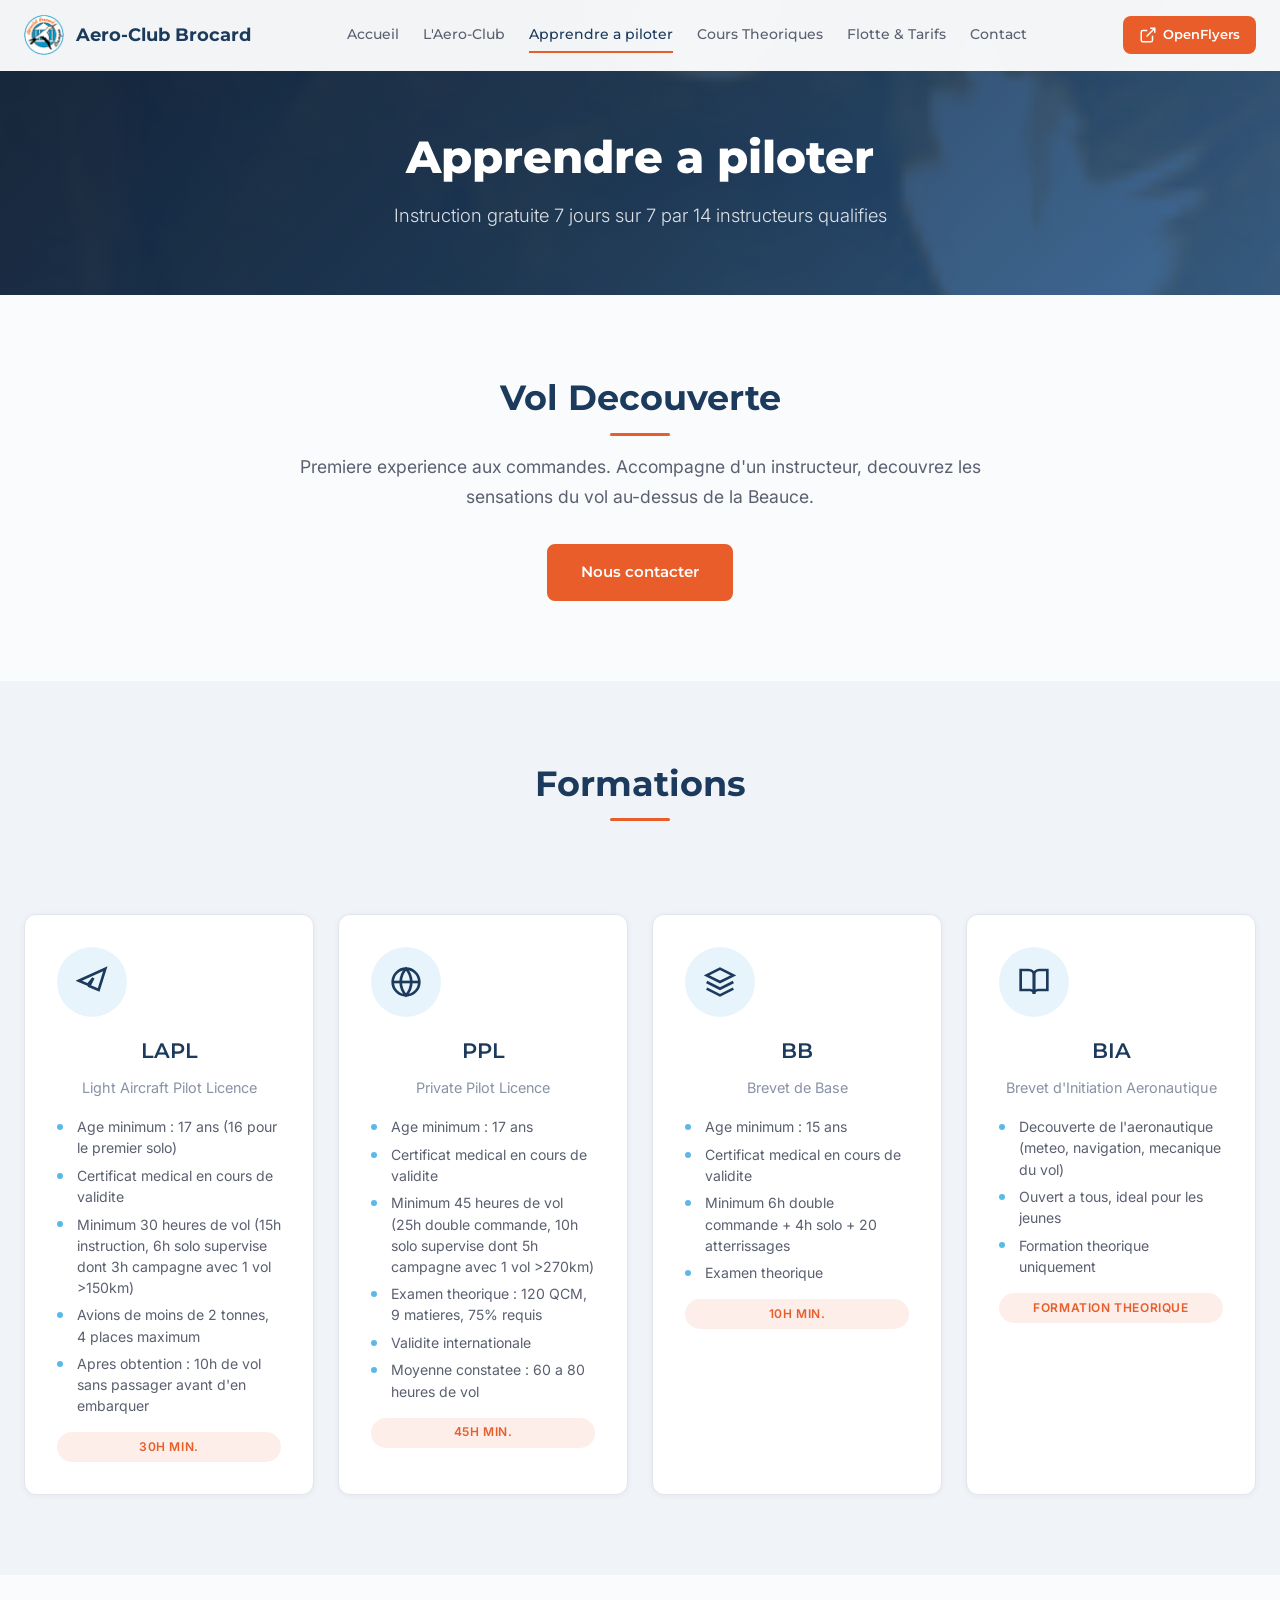
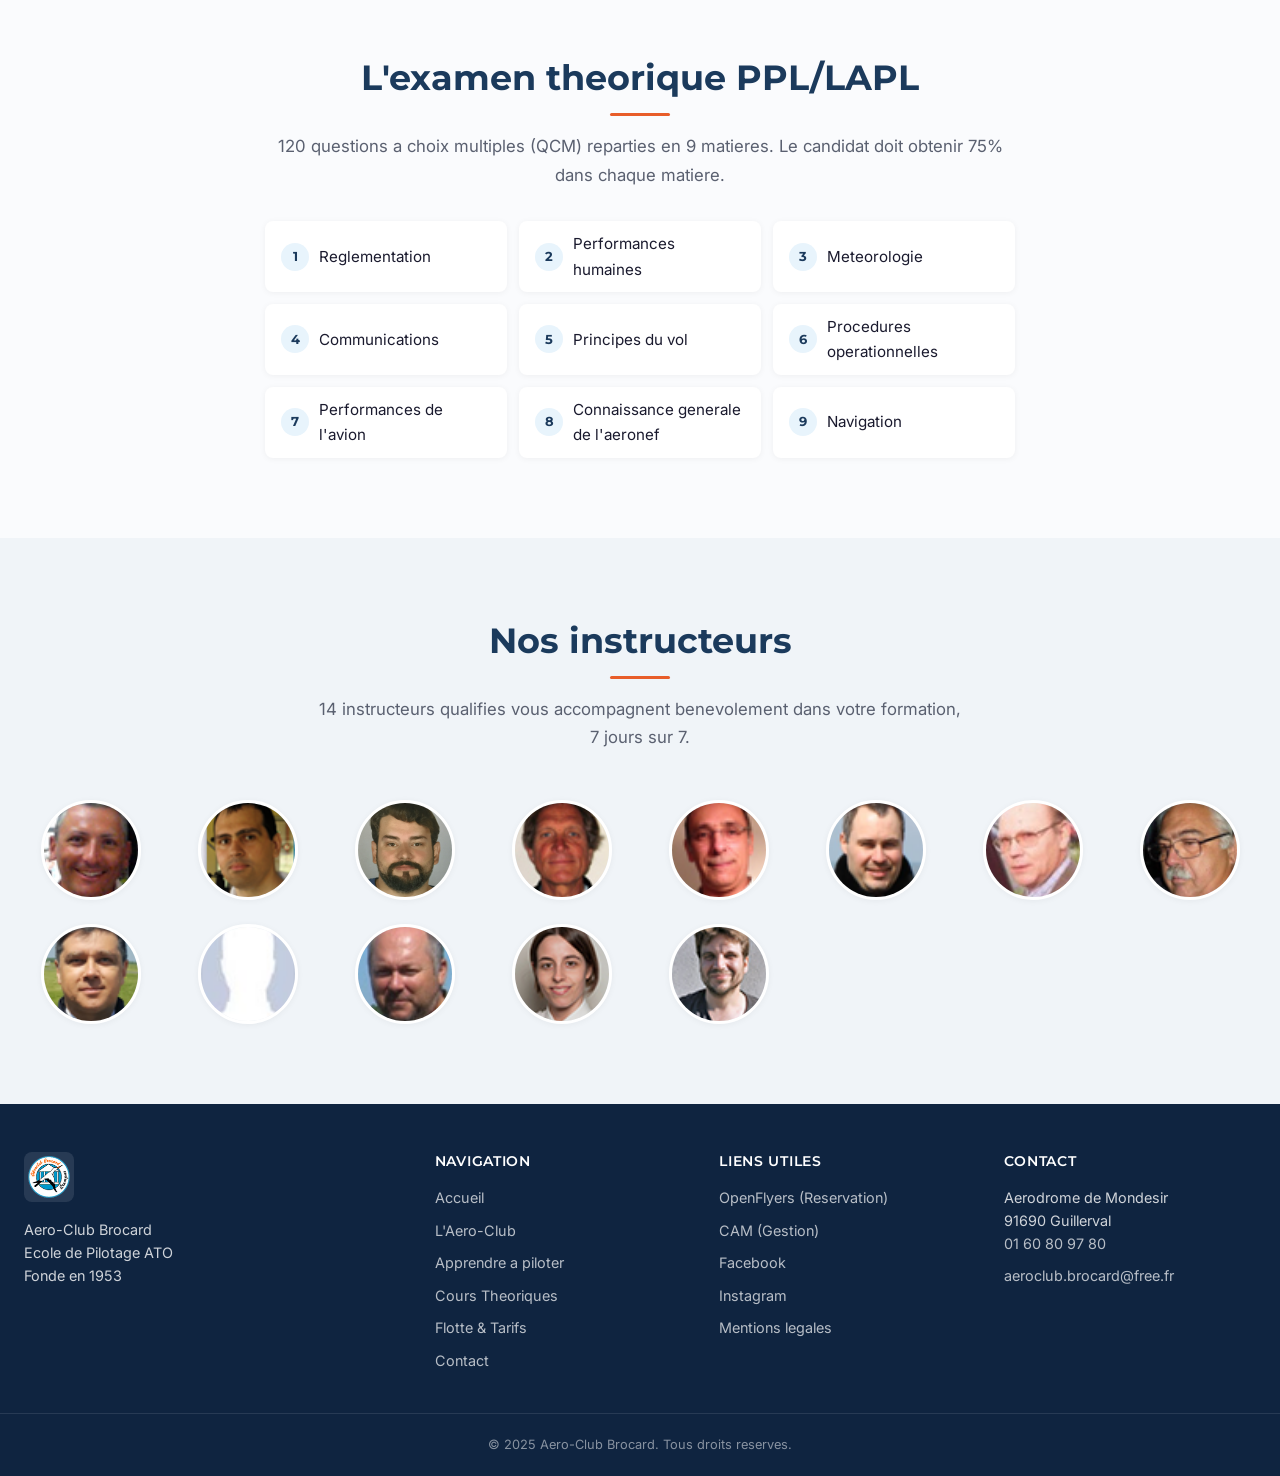
==== formation.html @ 1a6d8ac1 "Refonte multi-pages du site Aero-Club Brocard - Conversion du site one-page en 7 pages distinctes : " ====
<!DOCTYPE html>
<html lang="fr">
<head>
    <meta charset="UTF-8">
    <meta name="viewport" content="width=device-width, initial-scale=1.0">
    <meta name="description" content="Apprendre a piloter a l'Aero-Club Brocard. Formations LAPL, PPL, Brevet de Base et BIA. Instruction gratuite 7j/7 par 14 instructeurs qualifies.">
    <meta name="author" content="Aero-Club Brocard">
    <meta name="robots" content="index, follow">
    <meta property="og:type" content="website">
    <meta property="og:title" content="Apprendre a piloter | Aero-Club Brocard">
    <meta property="og:description" content="Formations LAPL, PPL, Brevet de Base et BIA. Instruction gratuite 7j/7 par 14 instructeurs qualifies.">
    <meta property="og:image" content="images/brocard_bg.jpg">
    <meta property="og:locale" content="fr_FR">
    <title>Apprendre a piloter | Aero-Club Brocard</title>
    <link rel="stylesheet" href="css/style.css">
    <link rel="preconnect" href="https://fonts.googleapis.com">
    <link rel="preconnect" href="https://fonts.gstatic.com" crossorigin>
    <link href="https://fonts.googleapis.com/css2?family=Montserrat:wght@400;500;600;700;800&family=Inter:wght@300;400;500;600&display=swap" rel="stylesheet">
</head>
<body>

    <!-- HEADER -->
    <header class="header" id="top">
        <div class="container header-inner">
            <a href="index.html" class="logo">
                <img src="images/brocard_logo.png" alt="Logo Aero-Club Brocard" class="logo-img">
                <span class="logo-text">Aero-Club Brocard</span>
            </a>
            <nav class="nav-links" aria-label="Navigation principale">
                <a href="index.html">Accueil</a>
                <a href="club.html">L'Aero-Club</a>
                <a href="formation.html" class="active">Apprendre a piloter</a>
                <a href="cours.html">Cours Theoriques</a>
                <a href="flotte.html">Flotte & Tarifs</a>
                <a href="contact.html">Contact</a>
            </nav>
            <div class="nav-external">
                <a href="https://openflyers.com/brocard/" target="_blank" rel="noopener noreferrer" class="btn-external">
                    <svg width="18" height="18" viewBox="0 0 24 24" fill="none" stroke="currentColor" stroke-width="2"><path d="M15 3h6v6"/><path d="M10 14L21 3"/><path d="M18 13v6a2 2 0 0 1-2 2H5a2 2 0 0 1-2-2V8a2 2 0 0 1 2-2h6"/></svg>
                    OpenFlyers
                </a>
            </div>
            <button class="nav-toggle" aria-label="Ouvrir le menu" aria-expanded="false">
                <span></span><span></span><span></span>
            </button>
        </div>
    </header>

    <!-- PAGE HEADER -->
    <section class="page-header">
        <div class="container">
            <h1 class="fade-in">Apprendre a piloter</h1>
            <p class="fade-in">Instruction gratuite 7 jours sur 7 par 14 instructeurs qualifies</p>
        </div>
    </section>

    <!-- VOL DECOUVERTE -->
    <section class="section">
        <div class="container">
            <h2 class="section-title fade-in">Vol Decouverte</h2>
            <div class="discovery-block fade-in">
                <p>Premiere experience aux commandes. Accompagne d'un instructeur, decouvrez les sensations du vol au-dessus de la Beauce.</p>
                <a href="contact.html" class="btn btn-primary">Nous contacter</a>
            </div>
        </div>
    </section>

    <!-- FORMATIONS -->
    <section class="section section-alt">
        <div class="container">
            <h2 class="section-title fade-in">Formations</h2>
            <p class="section-intro fade-in">Du premier vol a la licence de pilote, nous vous accompagnons a chaque etape.</p>
            <div class="training-grid fade-in">

                <!-- LAPL -->
                <div class="training-card training-card-detail">
                    <div class="training-icon">
                        <svg width="32" height="32" viewBox="0 0 24 24" fill="none" stroke="currentColor" stroke-width="2"><path d="M22 2L2 11l7 3 4-5-3 6 7 3z"/></svg>
                    </div>
                    <h3>LAPL</h3>
                    <p class="training-subtitle">Light Aircraft Pilot Licence</p>
                    <ul>
                        <li>Age minimum : 17 ans (16 pour le premier solo)</li>
                        <li>Certificat medical en cours de validite</li>
                        <li>Minimum 30 heures de vol (15h instruction, 6h solo supervise dont 3h campagne avec 1 vol >150km)</li>
                        <li>Avions de moins de 2 tonnes, 4 places maximum</li>
                        <li>Apres obtention : 10h de vol sans passager avant d'en embarquer</li>
                    </ul>
                    <span class="training-tag">30h min.</span>
                </div>

                <!-- PPL -->
                <div class="training-card training-card-detail">
                    <div class="training-icon">
                        <svg width="32" height="32" viewBox="0 0 24 24" fill="none" stroke="currentColor" stroke-width="2"><circle cx="12" cy="12" r="10"/><path d="M2 12h20"/><path d="M12 2a15.3 15.3 0 0 1 4 10 15.3 15.3 0 0 1-4 10 15.3 15.3 0 0 1-4-10 15.3 15.3 0 0 1 4-10z"/></svg>
                    </div>
                    <h3>PPL</h3>
                    <p class="training-subtitle">Private Pilot Licence</p>
                    <ul>
                        <li>Age minimum : 17 ans</li>
                        <li>Certificat medical en cours de validite</li>
                        <li>Minimum 45 heures de vol (25h double commande, 10h solo supervise dont 5h campagne avec 1 vol >270km)</li>
                        <li>Examen theorique : 120 QCM, 9 matieres, 75% requis</li>
                        <li>Validite internationale</li>
                        <li>Moyenne constatee : 60 a 80 heures de vol</li>
                    </ul>
                    <span class="training-tag">45h min.</span>
                </div>

                <!-- BB -->
                <div class="training-card training-card-detail">
                    <div class="training-icon">
                        <svg width="32" height="32" viewBox="0 0 24 24" fill="none" stroke="currentColor" stroke-width="2"><path d="M12 2L2 7l10 5 10-5-10-5z"/><path d="M2 17l10 5 10-5"/><path d="M2 12l10 5 10-5"/></svg>
                    </div>
                    <h3>BB</h3>
                    <p class="training-subtitle">Brevet de Base</p>
                    <ul>
                        <li>Age minimum : 15 ans</li>
                        <li>Certificat medical en cours de validite</li>
                        <li>Minimum 6h double commande + 4h solo + 20 atterrissages</li>
                        <li>Examen theorique</li>
                    </ul>
                    <span class="training-tag">10h min.</span>
                </div>

                <!-- BIA -->
                <div class="training-card training-card-detail">
                    <div class="training-icon">
                        <svg width="32" height="32" viewBox="0 0 24 24" fill="none" stroke="currentColor" stroke-width="2"><path d="M2 3h6a4 4 0 0 1 4 4v14a3 3 0 0 0-3-3H2z"/><path d="M22 3h-6a4 4 0 0 0-4 4v14a3 3 0 0 1 3-3h7z"/></svg>
                    </div>
                    <h3>BIA</h3>
                    <p class="training-subtitle">Brevet d'Initiation Aeronautique</p>
                    <ul>
                        <li>Decouverte de l'aeronautique (meteo, navigation, mecanique du vol)</li>
                        <li>Ouvert a tous, ideal pour les jeunes</li>
                        <li>Formation theorique uniquement</li>
                    </ul>
                    <span class="training-tag">Formation theorique</span>
                </div>

            </div>
        </div>
    </section>

    <!-- EXAMEN THEORIQUE -->
    <section class="section">
        <div class="container">
            <h2 class="section-title fade-in">L'examen theorique PPL/LAPL</h2>
            <div class="exam-content fade-in">
                <p>120 questions a choix multiples (QCM) reparties en 9 matieres. Le candidat doit obtenir 75% dans chaque matiere.</p>
                <ul class="exam-subjects">
                    <li><span class="exam-num">1</span> Reglementation</li>
                    <li><span class="exam-num">2</span> Performances humaines</li>
                    <li><span class="exam-num">3</span> Meteorologie</li>
                    <li><span class="exam-num">4</span> Communications</li>
                    <li><span class="exam-num">5</span> Principes du vol</li>
                    <li><span class="exam-num">6</span> Procedures operationnelles</li>
                    <li><span class="exam-num">7</span> Performances de l'avion</li>
                    <li><span class="exam-num">8</span> Connaissance generale de l'aeronef</li>
                    <li><span class="exam-num">9</span> Navigation</li>
                </ul>
            </div>
        </div>
    </section>

    <!-- NOS INSTRUCTEURS -->
    <section class="section section-alt">
        <div class="container">
            <h2 class="section-title fade-in">Nos instructeurs</h2>
            <p class="section-intro fade-in">14 instructeurs qualifies vous accompagnent benevolement dans votre formation, 7 jours sur 7.</p>
            <div class="instructor-grid fade-in">
                <div class="instructor-item">
                    <img src="images/ins_sbo.jpg" alt="Instructeur" class="instructor-photo">
                </div>
                <div class="instructor-item">
                    <img src="images/ins_aat.png" alt="Instructeur" class="instructor-photo">
                </div>
                <div class="instructor-item">
                    <img src="images/ins_babet.jpg" alt="Instructeur" class="instructor-photo">
                </div>
                <div class="instructor-item">
                    <img src="images/ins_jpc.jpg" alt="Instructeur" class="instructor-photo">
                </div>
                <div class="instructor-item">
                    <img src="images/ca_francc.jpg" alt="Instructeur" class="instructor-photo">
                </div>
                <div class="instructor-item">
                    <img src="images/ins_fdp.png" alt="Instructeur" class="instructor-photo">
                </div>
                <div class="instructor-item">
                    <img src="images/ca_alainl.jpg" alt="Instructeur" class="instructor-photo">
                </div>
                <div class="instructor-item">
                    <img src="images/ins_jlu.jpg" alt="Instructeur" class="instructor-photo">
                </div>
                <div class="instructor-item">
                    <img src="images/ins_pmotila.jpg" alt="Instructeur" class="instructor-photo">
                </div>
                <div class="instructor-item">
                    <img src="images/ins_ppl.png" alt="Instructeur" class="instructor-photo">
                </div>
                <div class="instructor-item">
                    <img src="images/ca_erics.jpg" alt="Instructeur" class="instructor-photo">
                </div>
                <div class="instructor-item">
                    <img src="images/ins_mvsr.jpg" alt="Instructeur" class="instructor-photo">
                </div>
                <div class="instructor-item">
                    <img src="images/ins_czeb.jpg" alt="Instructeur" class="instructor-photo">
                </div>
            </div>
        </div>
    </section>

    <!-- FOOTER -->
    <footer class="footer">
        <div class="container footer-inner">
            <div class="footer-col">
                <img src="images/brocard_logo.png" alt="Logo" class="footer-logo">
                <p>Aero-Club Brocard<br>Ecole de Pilotage ATO<br>Fonde en 1953</p>
            </div>
            <div class="footer-col">
                <h4>Navigation</h4>
                <a href="index.html">Accueil</a>
                <a href="club.html">L'Aero-Club</a>
                <a href="formation.html">Apprendre a piloter</a>
                <a href="cours.html">Cours Theoriques</a>
                <a href="flotte.html">Flotte & Tarifs</a>
                <a href="contact.html">Contact</a>
            </div>
            <div class="footer-col">
                <h4>Liens utiles</h4>
                <a href="https://openflyers.com/brocard/" target="_blank" rel="noopener noreferrer">OpenFlyers (Reservation)</a>
                <a href="http://cam.aeroclub-brocard.fr" target="_blank" rel="noopener noreferrer">CAM (Gestion)</a>
                <a href="https://www.facebook.com/aeroclub.brocard/" target="_blank" rel="noopener noreferrer">Facebook</a>
                <a href="https://www.instagram.com/aeroclub.brocard/" target="_blank" rel="noopener noreferrer">Instagram</a>
                <a href="mentions-legales.html">Mentions legales</a>
            </div>
            <div class="footer-col">
                <h4>Contact</h4>
                <p>Aerodrome de Mondesir<br>91690 Guillerval</p>
                <p><a href="tel:+33160809780">01 60 80 97 80</a></p>
                <p><a href="mailto:aeroclub.brocard@free.fr">aeroclub.brocard@free.fr</a></p>
            </div>
        </div>
        <div class="footer-bottom">
            <div class="container"><p>&copy; 2025 Aero-Club Brocard. Tous droits reserves.</p></div>
        </div>
    </footer>
    <script src="js/main.js"></script>
</body>
</html>
---- css/style.css ----
/* ============================================
   AERO-CLUB BROCARD - Site Vitrine
   Palette basee sur le logo du club :
   bleu marine, bleu ciel, accents orange
   ============================================ */

@import url('https://fonts.googleapis.com/css2?family=Montserrat:wght@400;500;600;700;800&family=Inter:wght@300;400;500;600&display=swap');

:root {
    --color-primary: #1b3a5c;
    --color-primary-light: #2a5a8c;
    --color-primary-dark: #0f2440;
    --color-accent: #e85d2a;
    --color-accent-hover: #d04e1f;
    --color-sky: #5bb8e8;
    --color-sky-light: #e8f4fc;
    --color-bg: #fafbfd;
    --color-bg-alt: #f0f4f8;
    --color-text: #1a1a2e;
    --color-text-light: #5a6070;
    --color-text-muted: #8892a4;
    --color-white: #ffffff;
    --color-border: #e2e6ec;

    --font-heading: 'Montserrat', 'Helvetica Neue', sans-serif;
    --font-body: 'Inter', 'Helvetica Neue', Arial, sans-serif;

    --shadow-sm: 0 1px 6px rgba(0, 0, 0, 0.05);
    --shadow-md: 0 4px 16px rgba(0, 0, 0, 0.08);
    --shadow-lg: 0 8px 32px rgba(0, 0, 0, 0.1);

    --radius-sm: 8px;
    --radius-md: 12px;
    --radius-lg: 16px;

    --transition: all 0.3s ease;
}

/* === RESET === */

*, *::before, *::after {
    margin: 0;
    padding: 0;
    box-sizing: border-box;
}

html {
    scroll-behavior: smooth;
    font-size: 16px;
}

body {
    font-family: var(--font-body);
    color: var(--color-text);
    background-color: var(--color-bg);
    line-height: 1.7;
    -webkit-font-smoothing: antialiased;
}

img { max-width: 100%; height: auto; display: block; }

a {
    text-decoration: none;
    color: var(--color-primary-light);
    transition: var(--transition);
}
a:hover { color: var(--color-accent); }

ul { list-style: none; }

h1, h2, h3, h4 {
    font-family: var(--font-heading);
    color: var(--color-text);
    line-height: 1.3;
    margin-bottom: 0.5em;
}

h1 { font-size: 3rem; font-weight: 800; }
h2 { font-size: 2.2rem; font-weight: 700; }
h3 { font-size: 1.3rem; font-weight: 600; }
h4 { font-size: 1.1rem; font-weight: 600; }

.container {
    max-width: 1200px;
    margin: 0 auto;
    padding: 0 1.5rem;
}

/* === HEADER === */

.header {
    position: fixed;
    top: 0;
    left: 0;
    right: 0;
    z-index: 1000;
    background: rgba(255, 255, 255, 0.95);
    backdrop-filter: blur(10px);
    -webkit-backdrop-filter: blur(10px);
    border-bottom: 1px solid transparent;
    transition: var(--transition);
}

.header.scrolled {
    background: rgba(255, 255, 255, 0.98);
    border-bottom-color: var(--color-border);
    box-shadow: var(--shadow-sm);
}

.header-inner {
    display: flex;
    align-items: center;
    justify-content: space-between;
    height: 70px;
}

.logo {
    display: flex;
    align-items: center;
    gap: 0.75rem;
    color: var(--color-primary);
    font-family: var(--font-heading);
    font-weight: 700;
    font-size: 1.1rem;
}
.logo:hover { color: var(--color-primary); }

.logo-img {
    width: 40px;
    height: 40px;
    object-fit: contain;
}

.nav-links {
    display: flex;
    align-items: center;
    gap: 1.5rem;
}

.nav-links a {
    font-family: var(--font-heading);
    font-size: 0.85rem;
    font-weight: 500;
    color: var(--color-text-light);
    position: relative;
    padding: 0.25rem 0;
}

.nav-links a::after {
    content: '';
    position: absolute;
    bottom: -2px;
    left: 0;
    width: 0;
    height: 2px;
    background: var(--color-accent);
    transition: width 0.3s ease;
}

.nav-links a:hover,
.nav-links a.active {
    color: var(--color-primary);
}

.nav-links a:hover::after,
.nav-links a.active::after {
    width: 100%;
}

.nav-external {
    display: flex;
    align-items: center;
}

.btn-external {
    display: inline-flex;
    align-items: center;
    gap: 0.4rem;
    font-family: var(--font-heading);
    font-size: 0.8rem;
    font-weight: 600;
    color: var(--color-white);
    background: var(--color-accent);
    padding: 0.5rem 1rem;
    border-radius: var(--radius-sm);
    transition: var(--transition);
}

.btn-external:hover {
    background: var(--color-accent-hover);
    color: var(--color-white);
}

/* Hamburger */
.nav-toggle {
    display: none;
    flex-direction: column;
    justify-content: center;
    gap: 5px;
    background: none;
    border: none;
    cursor: pointer;
    padding: 0.5rem;
    z-index: 1001;
}

.nav-toggle span {
    display: block;
    width: 24px;
    height: 2px;
    background: var(--color-primary);
    transition: var(--transition);
}

.nav-toggle.active span:nth-child(1) {
    transform: rotate(45deg) translate(5px, 5px);
}
.nav-toggle.active span:nth-child(2) {
    opacity: 0;
}
.nav-toggle.active span:nth-child(3) {
    transform: rotate(-45deg) translate(5px, -5px);
}

/* === HERO === */

.hero {
    position: relative;
    min-height: 100vh;
    display: flex;
    align-items: center;
    justify-content: center;
    background: linear-gradient(135deg, var(--color-primary-dark) 0%, var(--color-primary) 50%, var(--color-primary-light) 100%);
    overflow: hidden;
}

.hero::before {
    content: '';
    position: absolute;
    top: 0;
    left: 0;
    right: 0;
    bottom: 0;
    background: url('../images/brocard_bg.jpg') center/cover no-repeat;
    opacity: 0.15;
}

.hero-overlay {
    position: absolute;
    top: 0;
    left: 0;
    right: 0;
    bottom: 0;
    background: linear-gradient(180deg, rgba(15, 36, 64, 0.3) 0%, rgba(27, 58, 92, 0.6) 100%);
}

.hero-content {
    position: relative;
    z-index: 1;
    text-align: center;
    color: var(--color-white);
    padding: 2rem 1rem;
}

.hero-content h1 {
    color: var(--color-white);
    font-size: 3.5rem;
    margin-bottom: 0.3em;
    letter-spacing: -0.02em;
}

.hero-subtitle {
    font-size: 1.25rem;
    font-weight: 300;
    opacity: 0.9;
    margin-bottom: 2.5rem;
    letter-spacing: 0.02em;
}

.hero-ctas {
    display: flex;
    gap: 1rem;
    justify-content: center;
    flex-wrap: wrap;
}

/* === BUTTONS === */

.btn {
    display: inline-flex;
    align-items: center;
    gap: 0.5rem;
    font-family: var(--font-heading);
    font-size: 0.95rem;
    font-weight: 600;
    padding: 0.85rem 2rem;
    border-radius: var(--radius-sm);
    cursor: pointer;
    transition: var(--transition);
    border: 2px solid transparent;
}

.btn-primary {
    background: var(--color-accent);
    color: var(--color-white);
    border-color: var(--color-accent);
}
.btn-primary:hover {
    background: var(--color-accent-hover);
    border-color: var(--color-accent-hover);
    color: var(--color-white);
    transform: translateY(-2px);
    box-shadow: 0 4px 12px rgba(232, 93, 42, 0.3);
}

.btn-outline {
    background: transparent;
    color: var(--color-white);
    border-color: rgba(255, 255, 255, 0.5);
}
.btn-outline:hover {
    background: var(--color-white);
    color: var(--color-primary);
    border-color: var(--color-white);
    transform: translateY(-2px);
}

.btn-small {
    font-size: 0.85rem;
    padding: 0.6rem 1.2rem;
    background: var(--color-primary);
    color: var(--color-white);
    border-radius: var(--radius-sm);
}
.btn-small:hover {
    background: var(--color-primary-light);
    color: var(--color-white);
}

/* === SECTIONS === */

.section {
    padding: 5rem 0;
}

.section-alt {
    background: var(--color-bg-alt);
}

.section-title {
    text-align: center;
    margin-bottom: 1rem;
    color: var(--color-primary);
    position: relative;
}

.section-title::after {
    content: '';
    display: block;
    width: 60px;
    height: 3px;
    background: var(--color-accent);
    margin: 0.75rem auto 0;
    border-radius: 2px;
}

.section-intro {
    text-align: center;
    color: var(--color-text-light);
    max-width: 650px;
    margin: 0 auto 3rem;
    font-size: 1.05rem;
}

/* === CARDS GRID (Actualites) === */

.cards-grid {
    display: grid;
    grid-template-columns: repeat(auto-fill, minmax(300px, 1fr));
    gap: 2rem;
    margin-top: 2rem;
}

.card {
    background: var(--color-white);
    border-radius: var(--radius-md);
    overflow: hidden;
    box-shadow: var(--shadow-sm);
    transition: var(--transition);
}

.card:hover {
    transform: translateY(-4px);
    box-shadow: var(--shadow-md);
}

.card-img {
    width: 100%;
    height: 200px;
    object-fit: cover;
}

.card-body {
    padding: 1.5rem;
}

.card-date {
    display: inline-block;
    font-size: 0.75rem;
    font-weight: 600;
    text-transform: uppercase;
    letter-spacing: 0.05em;
    color: var(--color-accent);
    margin-bottom: 0.5rem;
}

.card-title {
    margin-bottom: 0.5rem;
    color: var(--color-primary);
}

.card-body p {
    color: var(--color-text-light);
    font-size: 0.95rem;
}

/* === ABOUT (L'Aero-Club) === */

.about-grid {
    display: grid;
    grid-template-columns: 1fr 1fr;
    gap: 3rem;
    align-items: center;
    margin-top: 2rem;
}

.about-text p {
    margin-bottom: 1rem;
    color: var(--color-text-light);
    font-size: 1.05rem;
}

.about-badges {
    display: flex;
    flex-direction: column;
    gap: 0.75rem;
    margin-top: 1.5rem;
}

.badge {
    display: flex;
    align-items: center;
    gap: 0.75rem;
    padding: 0.75rem 1rem;
    background: var(--color-white);
    border-radius: var(--radius-sm);
    font-size: 0.9rem;
    font-weight: 500;
    color: var(--color-primary);
    box-shadow: var(--shadow-sm);
}

.badge svg {
    flex-shrink: 0;
    color: var(--color-sky);
}

.rounded-img {
    border-radius: var(--radius-lg);
    box-shadow: var(--shadow-md);
}

/* === TRAINING (Apprendre a piloter) === */

.training-grid {
    display: grid;
    grid-template-columns: repeat(auto-fill, minmax(250px, 1fr));
    gap: 1.5rem;
    margin-top: 2rem;
}

.training-card {
    background: var(--color-white);
    border-radius: var(--radius-md);
    padding: 2rem;
    text-align: center;
    box-shadow: var(--shadow-sm);
    transition: var(--transition);
    position: relative;
    border: 1px solid var(--color-border);
}

.training-card:hover {
    transform: translateY(-4px);
    box-shadow: var(--shadow-md);
    border-color: var(--color-sky);
}

.training-icon {
    display: inline-flex;
    align-items: center;
    justify-content: center;
    width: 70px;
    height: 70px;
    border-radius: 50%;
    background: var(--color-sky-light);
    color: var(--color-primary);
    margin-bottom: 1.25rem;
}

.training-card h3 {
    color: var(--color-primary);
    margin-bottom: 0.75rem;
}

.training-card p {
    color: var(--color-text-light);
    font-size: 0.9rem;
    margin-bottom: 1rem;
}

.training-tag {
    display: inline-block;
    font-size: 0.75rem;
    font-weight: 600;
    text-transform: uppercase;
    letter-spacing: 0.05em;
    color: var(--color-accent);
    background: rgba(232, 93, 42, 0.1);
    padding: 0.3rem 0.75rem;
    border-radius: 20px;
}

/* === THEORY (Cours Theoriques) === */

.theory-content {
    display: grid;
    grid-template-columns: 1fr 1fr;
    gap: 3rem;
    align-items: start;
    margin-top: 2rem;
}

.theory-text p {
    color: var(--color-text-light);
    margin-bottom: 1.5rem;
}

.theory-list {
    display: flex;
    flex-direction: column;
    gap: 0.75rem;
}

.theory-list li {
    display: flex;
    align-items: center;
    gap: 0.75rem;
    font-size: 0.95rem;
    color: var(--color-text);
}

.theory-list li svg {
    flex-shrink: 0;
}

.schedule-card {
    background: var(--color-white);
    border-radius: var(--radius-md);
    padding: 2rem;
    box-shadow: var(--shadow-sm);
    border-left: 4px solid var(--color-accent);
}

.schedule-card h3 {
    color: var(--color-primary);
    margin-bottom: 1rem;
}

.schedule-card p {
    color: var(--color-text-light);
    margin-bottom: 1.5rem;
    font-size: 0.95rem;
}

/* === FLEET (Flotte & Tarifs) === */

.fleet-grid {
    display: grid;
    grid-template-columns: repeat(auto-fill, minmax(350px, 1fr));
    gap: 2rem;
    margin-top: 2rem;
}

.fleet-card {
    background: var(--color-white);
    border-radius: var(--radius-md);
    overflow: hidden;
    box-shadow: var(--shadow-sm);
    transition: var(--transition);
    border: 1px solid var(--color-border);
}

.fleet-card:hover {
    box-shadow: var(--shadow-md);
}

.fleet-img-placeholder {
    height: 180px;
    background: linear-gradient(135deg, var(--color-sky-light) 0%, var(--color-bg-alt) 100%);
    display: flex;
    align-items: center;
    justify-content: center;
    color: var(--color-sky);
}

.fleet-info {
    padding: 1.5rem;
}

.fleet-info h3 {
    color: var(--color-primary);
    margin-bottom: 0.25rem;
}

.fleet-type {
    color: var(--color-text-muted);
    font-size: 0.85rem;
    margin-bottom: 1rem;
}

.fleet-specs {
    display: flex;
    flex-direction: column;
    gap: 0.4rem;
    margin-bottom: 1rem;
}

.fleet-specs li {
    font-size: 0.9rem;
    color: var(--color-text-light);
    padding-left: 1rem;
    position: relative;
}

.fleet-specs li::before {
    content: '';
    position: absolute;
    left: 0;
    top: 0.5em;
    width: 5px;
    height: 5px;
    border-radius: 50%;
    background: var(--color-sky);
}

.fleet-note {
    font-size: 0.85rem;
    color: var(--color-text-muted);
    font-style: italic;
    margin-bottom: 1rem;
}

.fleet-cta {
    text-align: center;
    margin-top: 3rem;
    padding: 2rem;
    background: var(--color-sky-light);
    border-radius: var(--radius-md);
}

.fleet-cta p {
    color: var(--color-text-light);
    margin-bottom: 1.25rem;
}

/* === CONTACT === */

.contact-grid {
    display: grid;
    grid-template-columns: 1fr 1fr;
    gap: 3rem;
    margin-top: 2rem;
}

.contact-info h3 {
    color: var(--color-primary);
    margin-bottom: 1.5rem;
}

.contact-item {
    display: flex;
    gap: 1rem;
    align-items: flex-start;
    margin-bottom: 1.25rem;
    color: var(--color-text-light);
}

.contact-item svg {
    flex-shrink: 0;
    color: var(--color-sky);
    margin-top: 0.2rem;
}

.contact-item a {
    color: var(--color-primary);
    font-weight: 500;
}

.contact-socials {
    display: flex;
    gap: 1rem;
    margin-top: 2rem;
}

.contact-socials a {
    display: flex;
    align-items: center;
    justify-content: center;
    width: 44px;
    height: 44px;
    border-radius: 50%;
    background: var(--color-bg-alt);
    color: var(--color-primary);
    transition: var(--transition);
}

.contact-socials a:hover {
    background: var(--color-primary);
    color: var(--color-white);
    transform: translateY(-2px);
}

.contact-map iframe {
    width: 100%;
    min-height: 350px;
}

/* === FOOTER === */

.footer {
    background: var(--color-primary-dark);
    color: rgba(255, 255, 255, 0.8);
    padding-top: 3rem;
}

.footer-inner {
    display: grid;
    grid-template-columns: 1.5fr 1fr 1fr 1fr;
    gap: 2rem;
    padding-bottom: 2rem;
}

.footer-logo {
    width: 50px;
    height: 50px;
    margin-bottom: 1rem;
    border-radius: 8px;
    background: rgba(255,255,255,0.1);
    padding: 4px;
}

.footer-col h4 {
    color: var(--color-white);
    font-size: 0.9rem;
    text-transform: uppercase;
    letter-spacing: 0.05em;
    margin-bottom: 1rem;
}

.footer-col a {
    display: block;
    color: rgba(255, 255, 255, 0.7);
    font-size: 0.9rem;
    margin-bottom: 0.5rem;
}

.footer-col a:hover {
    color: var(--color-white);
}

.footer-col p {
    font-size: 0.9rem;
    line-height: 1.6;
}

.footer-bottom {
    border-top: 1px solid rgba(255, 255, 255, 0.1);
    padding: 1.25rem 0;
}

.footer-bottom p {
    text-align: center;
    font-size: 0.8rem;
    color: rgba(255, 255, 255, 0.5);
}

/* === PAGE HEADER (inner pages) === */

.page-header {
    background: linear-gradient(135deg, var(--color-primary-dark) 0%, var(--color-primary) 50%, var(--color-primary-light) 100%);
    padding: 8rem 0 4rem;
    text-align: center;
    position: relative;
    overflow: hidden;
}

.page-header::before {
    content: '';
    position: absolute;
    top: 0;
    left: 0;
    right: 0;
    bottom: 0;
    background: url('../images/brocard_bg.jpg') center/cover no-repeat;
    opacity: 0.1;
}

.page-header .container {
    position: relative;
    z-index: 1;
}

.page-header h1 {
    color: var(--color-white);
    font-size: 2.8rem;
    margin-bottom: 0.3em;
}

.page-header p {
    color: rgba(255, 255, 255, 0.85);
    font-size: 1.15rem;
    font-weight: 300;
}

/* === DISCOVERY (Vol Decouverte) === */

.discovery-block {
    text-align: center;
    max-width: 700px;
    margin: 0 auto;
}

.discovery-block p {
    color: var(--color-text-light);
    font-size: 1.1rem;
    margin-bottom: 2rem;
}

/* === TRAINING CARD DETAIL === */

.training-card-detail {
    text-align: left;
}

.training-card-detail h3 {
    text-align: center;
}

.training-card-detail .training-subtitle {
    text-align: center;
    color: var(--color-text-muted);
    font-size: 0.9rem;
    margin-bottom: 1rem;
}

.training-card-detail ul {
    list-style: none;
    padding: 0;
    margin-bottom: 1rem;
}

.training-card-detail ul li {
    position: relative;
    padding-left: 1.25rem;
    margin-bottom: 0.4rem;
    font-size: 0.88rem;
    color: var(--color-text-light);
    line-height: 1.5;
}

.training-card-detail ul li::before {
    content: '';
    position: absolute;
    left: 0;
    top: 0.55em;
    width: 6px;
    height: 6px;
    border-radius: 50%;
    background: var(--color-sky);
}

.training-card-detail .training-tag {
    display: block;
    text-align: center;
    margin-top: auto;
}

/* === EXAM SUBJECTS === */

.exam-content {
    max-width: 750px;
    margin: 0 auto;
}

.exam-content > p {
    text-align: center;
    color: var(--color-text-light);
    font-size: 1.05rem;
    margin-bottom: 2rem;
}

.exam-subjects {
    display: grid;
    grid-template-columns: repeat(auto-fill, minmax(200px, 1fr));
    gap: 0.75rem;
}

.exam-subjects li {
    display: flex;
    align-items: center;
    gap: 0.6rem;
    font-size: 0.95rem;
    color: var(--color-text);
    padding: 0.6rem 1rem;
    background: var(--color-white);
    border-radius: var(--radius-sm);
    box-shadow: var(--shadow-sm);
}

.exam-subjects li .exam-num {
    display: inline-flex;
    align-items: center;
    justify-content: center;
    width: 28px;
    height: 28px;
    border-radius: 50%;
    background: var(--color-sky-light);
    color: var(--color-primary);
    font-family: var(--font-heading);
    font-weight: 700;
    font-size: 0.8rem;
    flex-shrink: 0;
}

/* === INSTRUCTOR GRID === */

.instructor-grid {
    display: grid;
    grid-template-columns: repeat(auto-fill, minmax(120px, 1fr));
    gap: 1.5rem;
    margin-top: 2rem;
    justify-items: center;
}

.instructor-grid .instructor-item {
    text-align: center;
}

.instructor-grid .instructor-photo {
    width: 100px;
    height: 100px;
    border-radius: 50%;
    object-fit: cover;
    border: 3px solid var(--color-white);
    box-shadow: var(--shadow-sm);
    transition: var(--transition);
}

.instructor-grid .instructor-photo:hover {
    transform: scale(1.05);
    box-shadow: var(--shadow-md);
}

/* === STATS GRID (Club en bref) === */

.stats-grid {
    display: grid;
    grid-template-columns: repeat(auto-fill, minmax(200px, 1fr));
    gap: 1.5rem;
    margin-top: 2rem;
}

.stat-card {
    text-align: center;
    padding: 2rem 1rem;
    background: var(--color-white);
    border-radius: var(--radius-md);
    box-shadow: var(--shadow-sm);
    border: 1px solid var(--color-border);
    transition: var(--transition);
}

.stat-card:hover {
    transform: translateY(-4px);
    box-shadow: var(--shadow-md);
    border-color: var(--color-sky);
}

.stat-number {
    display: block;
    font-family: var(--font-heading);
    font-size: 2.2rem;
    font-weight: 800;
    color: var(--color-primary);
    margin-bottom: 0.25rem;
}

.stat-label {
    font-size: 0.9rem;
    color: var(--color-text-light);
}

.stats-ctas {
    display: flex;
    gap: 1rem;
    justify-content: center;
    margin-top: 2rem;
    flex-wrap: wrap;
}

/* === DIRECTIONS GRID (Comment venir) === */

.directions-grid {
    display: grid;
    grid-template-columns: repeat(auto-fill, minmax(300px, 1fr));
    gap: 2rem;
    margin-top: 2rem;
}

/* === LINKS GRID (Liens utiles) === */

.links-grid {
    display: grid;
    grid-template-columns: repeat(auto-fill, minmax(220px, 1fr));
    gap: 1.5rem;
    margin-top: 2rem;
}

.link-card {
    display: block;
    padding: 1.5rem;
    background: var(--color-white);
    border-radius: var(--radius-md);
    box-shadow: var(--shadow-sm);
    border: 1px solid var(--color-border);
    transition: var(--transition);
    text-align: center;
}

.link-card:hover {
    transform: translateY(-4px);
    box-shadow: var(--shadow-md);
    border-color: var(--color-sky);
    color: var(--color-primary);
}

.link-card h3 {
    color: var(--color-primary);
    margin-bottom: 0.5rem;
    font-size: 1.1rem;
}

.link-card p {
    color: var(--color-text-light);
    font-size: 0.9rem;
    margin: 0;
}

/* === BUREAU GRID === */

.bureau-grid {
    display: grid;
    grid-template-columns: repeat(auto-fill, minmax(220px, 1fr));
    gap: 1.5rem;
    margin-top: 2rem;
}

.bureau-card {
    text-align: center;
    padding: 1.5rem;
    background: var(--color-white);
    border-radius: var(--radius-md);
    box-shadow: var(--shadow-sm);
    border: 1px solid var(--color-border);
}

.bureau-card h3 {
    color: var(--color-primary);
    font-size: 1.1rem;
    margin-bottom: 0.25rem;
}

.bureau-card p {
    color: var(--color-text-muted);
    font-size: 0.85rem;
}

/* === FLEET PRICE TAG === */

.fleet-price {
    display: inline-block;
    font-family: var(--font-heading);
    font-size: 1.4rem;
    font-weight: 700;
    color: var(--color-accent);
    margin-bottom: 0.75rem;
}

/* === FADE IN ANIMATION === */

.fade-in {
    opacity: 0;
    transform: translateY(30px);
    transition: opacity 0.6s ease, transform 0.6s ease;
}

.fade-in.visible {
    opacity: 1;
    transform: translateY(0);
}

/* === RESPONSIVE === */

@media (max-width: 1024px) {
    .footer-inner {
        grid-template-columns: 1fr 1fr;
    }
}

@media (max-width: 768px) {
    h1 { font-size: 2.2rem; }
    h2 { font-size: 1.8rem; }

    .header-inner { height: 60px; }

    .logo-text { display: none; }

    .nav-links {
        position: fixed;
        top: 0;
        right: -100%;
        width: 280px;
        height: 100vh;
        flex-direction: column;
        background: var(--color-white);
        padding: 5rem 2rem 2rem;
        gap: 0;
        box-shadow: var(--shadow-lg);
        transition: right 0.3s ease;
        z-index: 999;
    }

    .nav-links.open {
        right: 0;
    }

    .nav-links a {
        font-size: 1rem;
        padding: 0.75rem 0;
        border-bottom: 1px solid var(--color-border);
        width: 100%;
    }

    .nav-links a::after { display: none; }

    .nav-external { display: none; }
    .nav-toggle { display: flex; }

    .hero-content h1 { font-size: 2.5rem; }
    .hero-subtitle { font-size: 1rem; }

    .about-grid,
    .theory-content,
    .contact-grid {
        grid-template-columns: 1fr;
    }

    .cards-grid,
    .training-grid {
        grid-template-columns: 1fr;
    }

    .fleet-grid {
        grid-template-columns: 1fr;
    }

    .section { padding: 3.5rem 0; }

    .footer-inner {
        grid-template-columns: 1fr;
        text-align: center;
    }

    .footer-logo { margin: 0 auto 1rem; }
    .contact-socials { justify-content: center; }
}

@media (min-width: 1280px) {
    .container { max-width: 1280px; }
    .hero-content h1 { font-size: 4rem; }
}
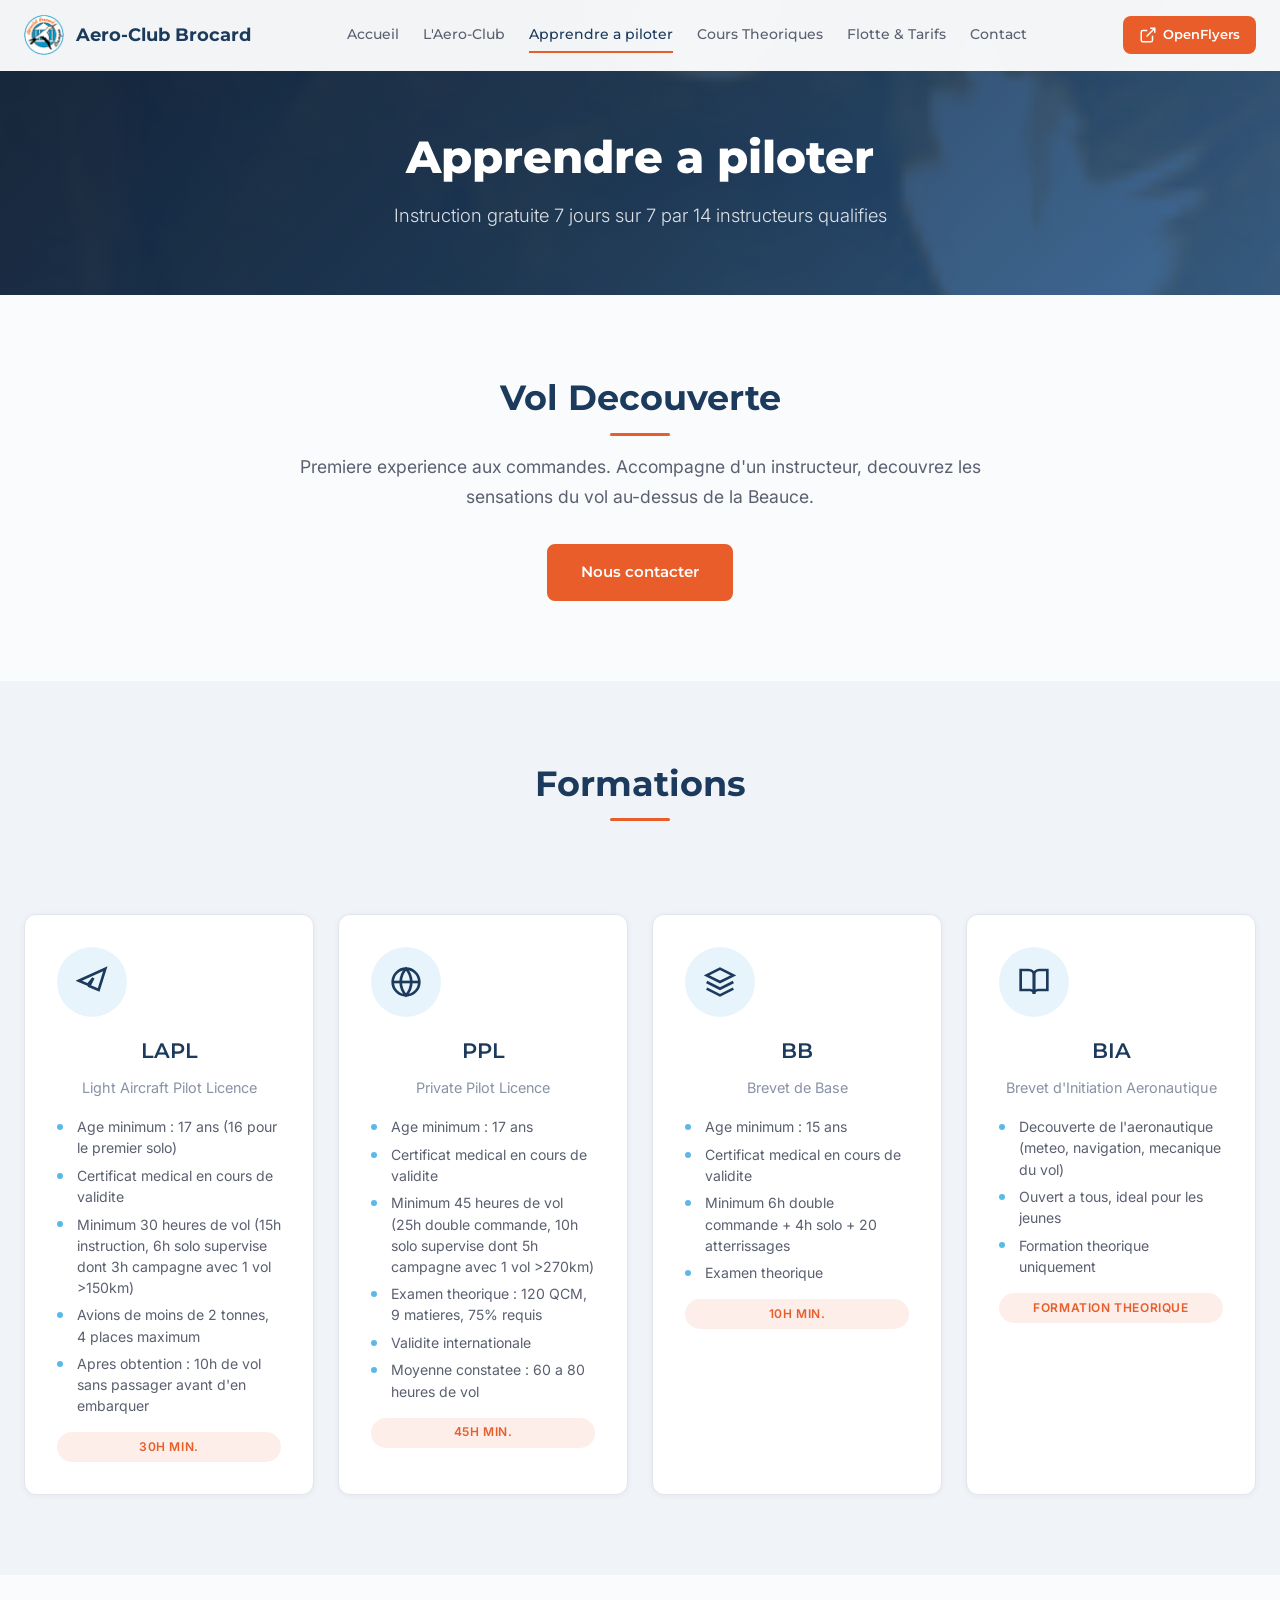
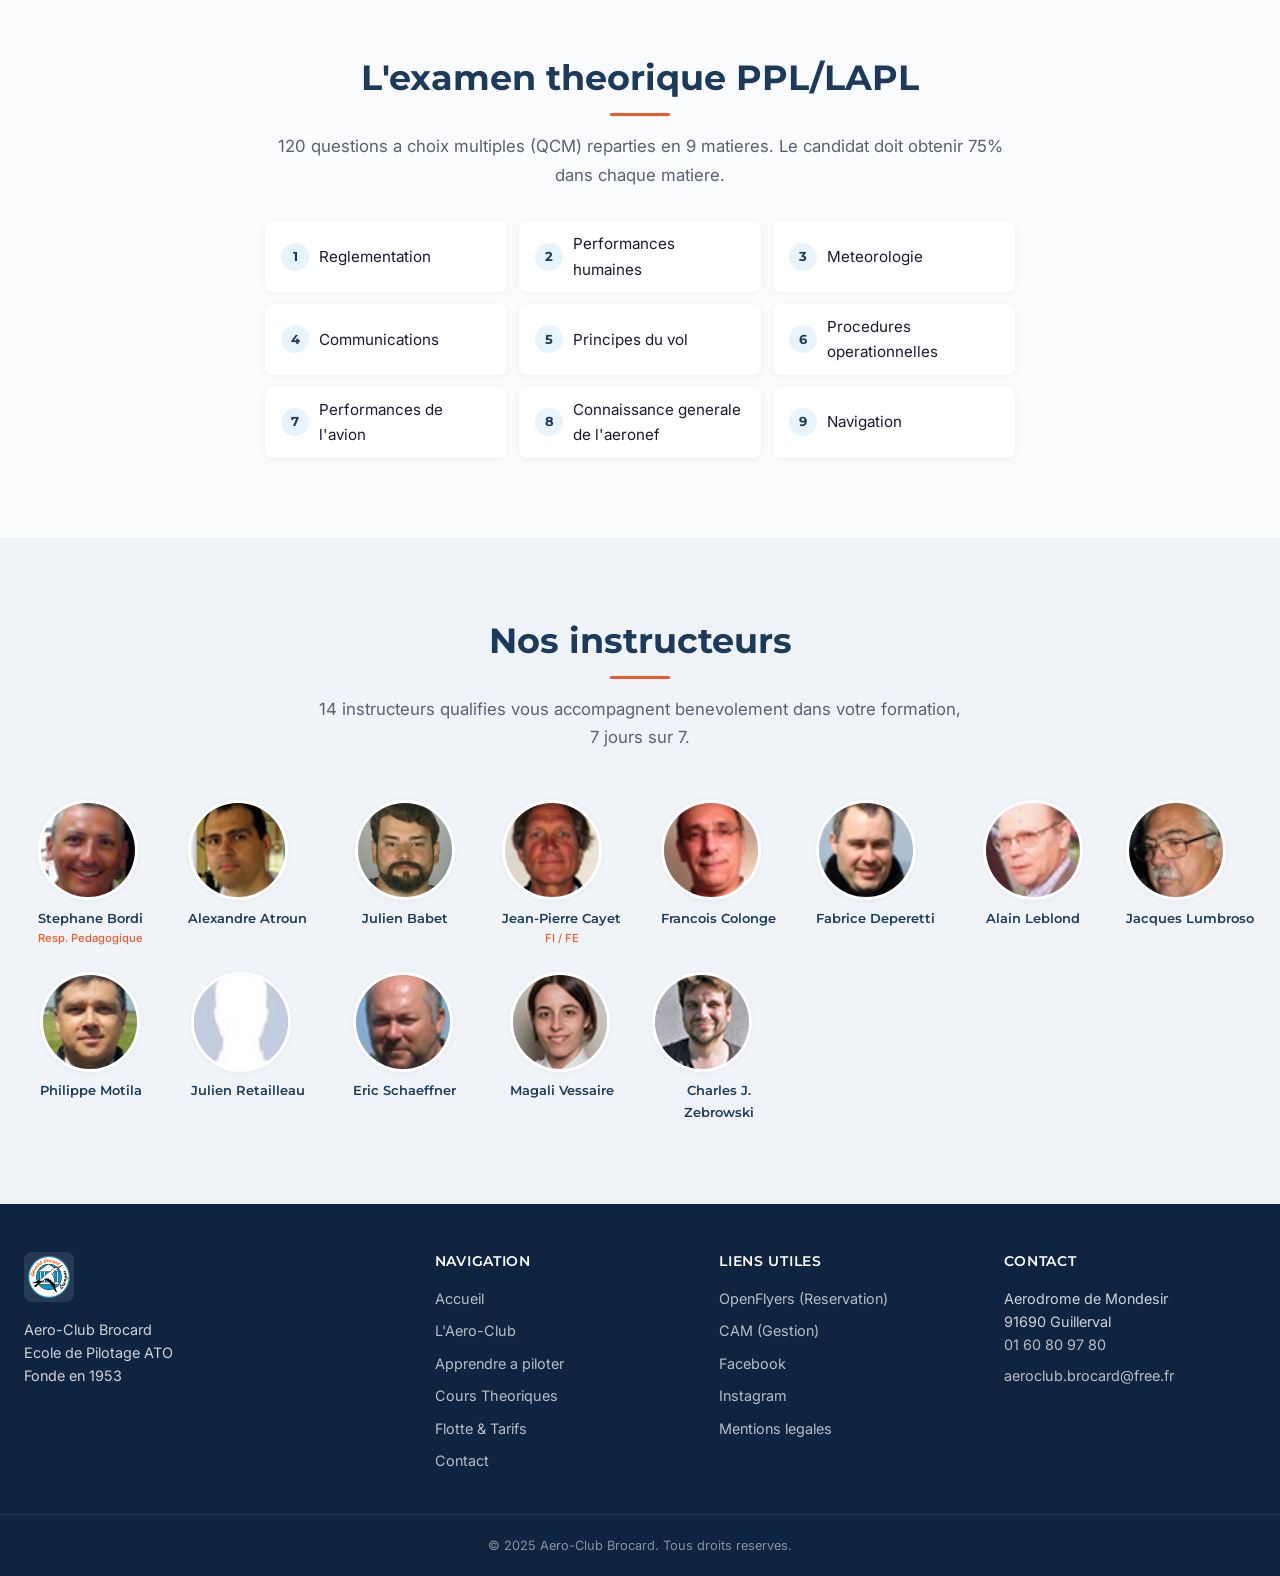
==== commit c7150a41: "Ajout des noms et roles des 14 instructeurs Chaque photo d'instructeur affiche maintenant le nom com" ====
--- a/formation.html
+++ b/formation.html
@@ -170,43 +170,58 @@
             <p class="section-intro fade-in">14 instructeurs qualifies vous accompagnent benevolement dans votre formation, 7 jours sur 7.</p>
             <div class="instructor-grid fade-in">
                 <div class="instructor-item">
-                    <img src="images/ins_sbo.jpg" alt="Instructeur" class="instructor-photo">
-                </div>
-                <div class="instructor-item">
-                    <img src="images/ins_aat.png" alt="Instructeur" class="instructor-photo">
-                </div>
-                <div class="instructor-item">
-                    <img src="images/ins_babet.jpg" alt="Instructeur" class="instructor-photo">
-                </div>
-                <div class="instructor-item">
-                    <img src="images/ins_jpc.jpg" alt="Instructeur" class="instructor-photo">
-                </div>
-                <div class="instructor-item">
-                    <img src="images/ca_francc.jpg" alt="Instructeur" class="instructor-photo">
-                </div>
-                <div class="instructor-item">
-                    <img src="images/ins_fdp.png" alt="Instructeur" class="instructor-photo">
-                </div>
-                <div class="instructor-item">
-                    <img src="images/ca_alainl.jpg" alt="Instructeur" class="instructor-photo">
-                </div>
-                <div class="instructor-item">
-                    <img src="images/ins_jlu.jpg" alt="Instructeur" class="instructor-photo">
-                </div>
-                <div class="instructor-item">
-                    <img src="images/ins_pmotila.jpg" alt="Instructeur" class="instructor-photo">
-                </div>
-                <div class="instructor-item">
-                    <img src="images/ins_ppl.png" alt="Instructeur" class="instructor-photo">
-                </div>
-                <div class="instructor-item">
-                    <img src="images/ca_erics.jpg" alt="Instructeur" class="instructor-photo">
-                </div>
-                <div class="instructor-item">
-                    <img src="images/ins_mvsr.jpg" alt="Instructeur" class="instructor-photo">
-                </div>
-                <div class="instructor-item">
-                    <img src="images/ins_czeb.jpg" alt="Instructeur" class="instructor-photo">
+                    <img src="images/ins_sbo.jpg" alt="Stephane Bordi" class="instructor-photo">
+                    <span class="instructor-name">Stephane Bordi</span>
+                    <span class="instructor-role">Resp. Pedagogique</span>
+                </div>
+                <div class="instructor-item">
+                    <img src="images/ins_aat.png" alt="Alexandre Atroun" class="instructor-photo">
+                    <span class="instructor-name">Alexandre Atroun</span>
+                </div>
+                <div class="instructor-item">
+                    <img src="images/ins_babet.jpg" alt="Julien Babet" class="instructor-photo">
+                    <span class="instructor-name">Julien Babet</span>
+                </div>
+                <div class="instructor-item">
+                    <img src="images/ins_jpc.jpg" alt="Jean-Pierre Cayet" class="instructor-photo">
+                    <span class="instructor-name">Jean-Pierre Cayet</span>
+                    <span class="instructor-role">FI / FE</span>
+                </div>
+                <div class="instructor-item">
+                    <img src="images/ca_francc.jpg" alt="Francois Colonge" class="instructor-photo">
+                    <span class="instructor-name">Francois Colonge</span>
+                </div>
+                <div class="instructor-item">
+                    <img src="images/ins_fdp.png" alt="Fabrice Deperetti" class="instructor-photo">
+                    <span class="instructor-name">Fabrice Deperetti</span>
+                </div>
+                <div class="instructor-item">
+                    <img src="images/ca_alainl.jpg" alt="Alain Leblond" class="instructor-photo">
+                    <span class="instructor-name">Alain Leblond</span>
+                </div>
+                <div class="instructor-item">
+                    <img src="images/ins_jlu.jpg" alt="Jacques Lumbroso" class="instructor-photo">
+                    <span class="instructor-name">Jacques Lumbroso</span>
+                </div>
+                <div class="instructor-item">
+                    <img src="images/ins_pmotila.jpg" alt="Philippe Motila" class="instructor-photo">
+                    <span class="instructor-name">Philippe Motila</span>
+                </div>
+                <div class="instructor-item">
+                    <img src="images/ins_ppl.png" alt="Julien Retailleau" class="instructor-photo">
+                    <span class="instructor-name">Julien Retailleau</span>
+                </div>
+                <div class="instructor-item">
+                    <img src="images/ca_erics.jpg" alt="Eric Schaeffner" class="instructor-photo">
+                    <span class="instructor-name">Eric Schaeffner</span>
+                </div>
+                <div class="instructor-item">
+                    <img src="images/ins_mvsr.jpg" alt="Magali Vessaire" class="instructor-photo">
+                    <span class="instructor-name">Magali Vessaire</span>
+                </div>
+                <div class="instructor-item">
+                    <img src="images/ins_czeb.jpg" alt="Charles J. Zebrowski" class="instructor-photo">
+                    <span class="instructor-name">Charles J. Zebrowski</span>
                 </div>
             </div>
         </div>
--- a/css/style.css
+++ b/css/style.css
@@ -972,6 +972,22 @@
     box-shadow: var(--shadow-md);
 }
 
+.instructor-name {
+    display: block;
+    font-family: var(--font-heading);
+    font-size: 0.8rem;
+    font-weight: 600;
+    color: var(--color-primary);
+    margin-top: 0.5rem;
+}
+
+.instructor-role {
+    display: block;
+    font-size: 0.7rem;
+    color: var(--color-accent);
+    font-weight: 500;
+}
+
 /* === STATS GRID (Club en bref) === */
 
 .stats-grid {
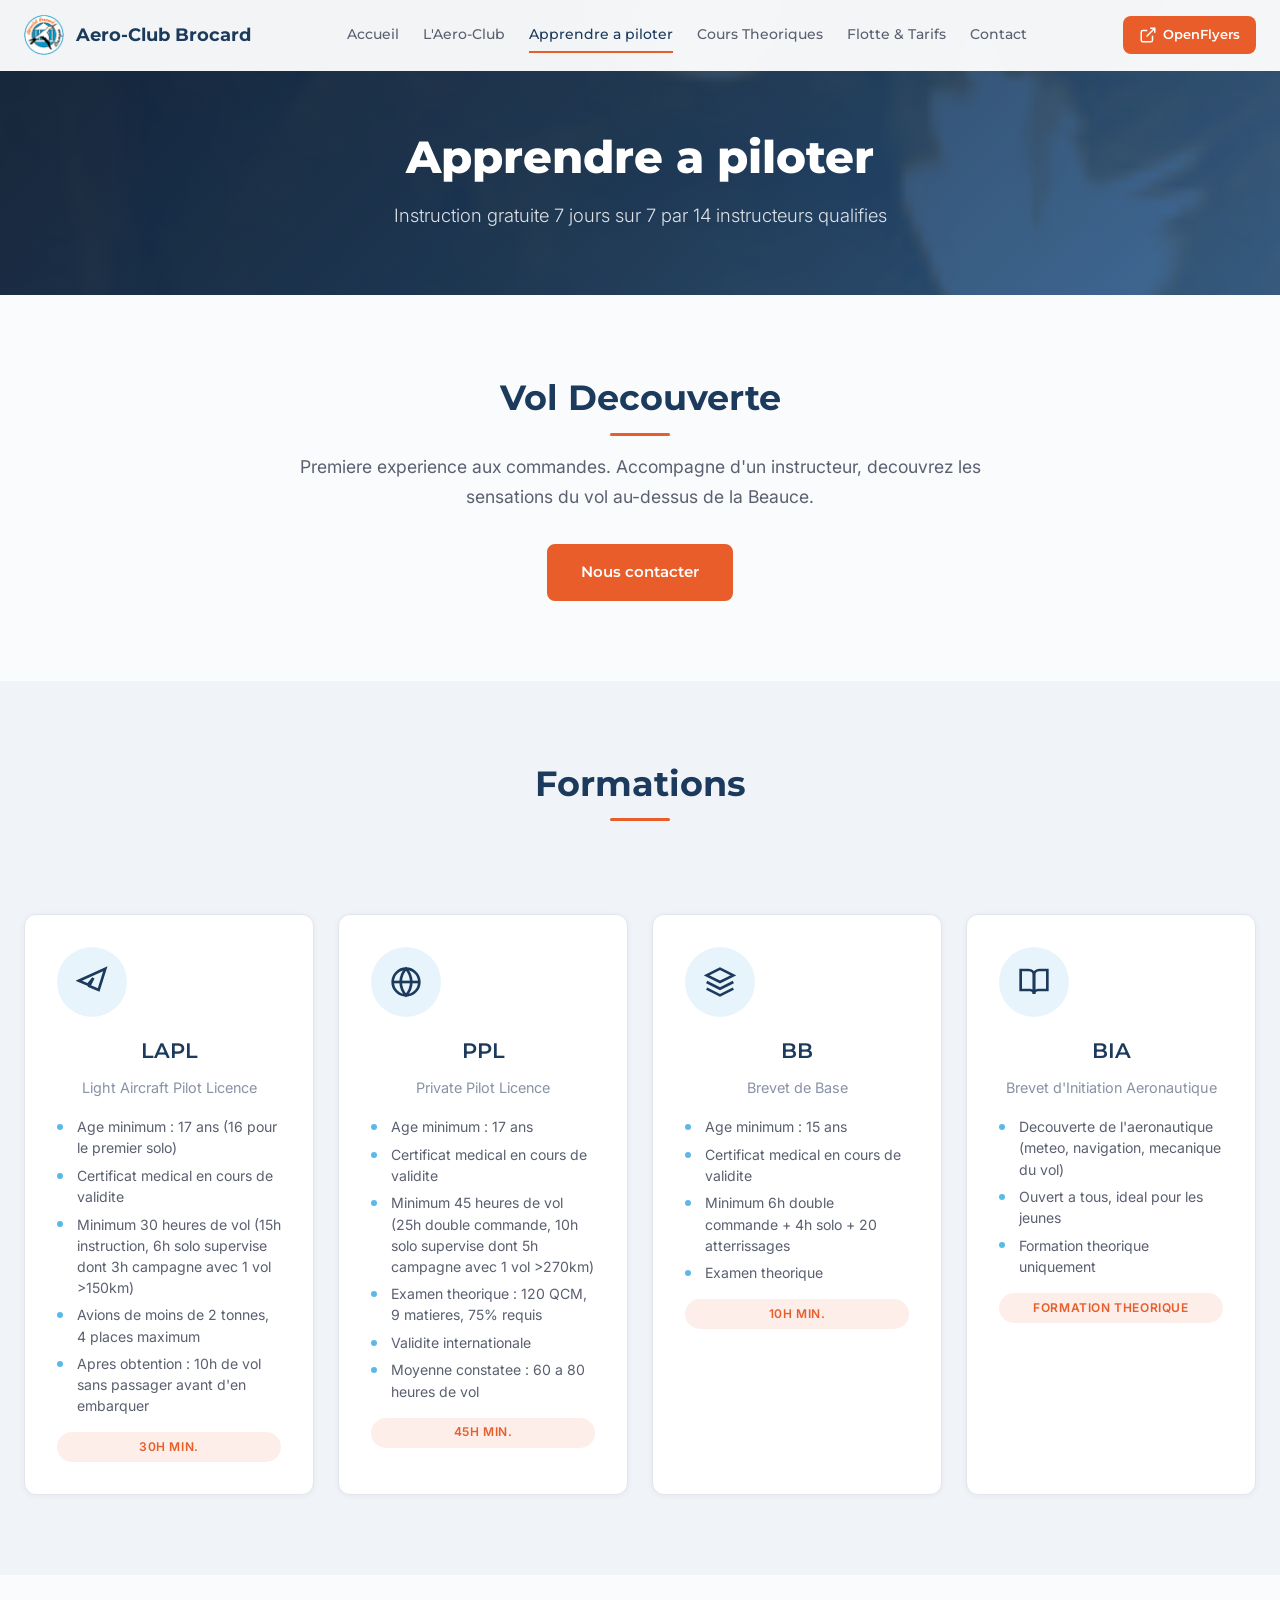
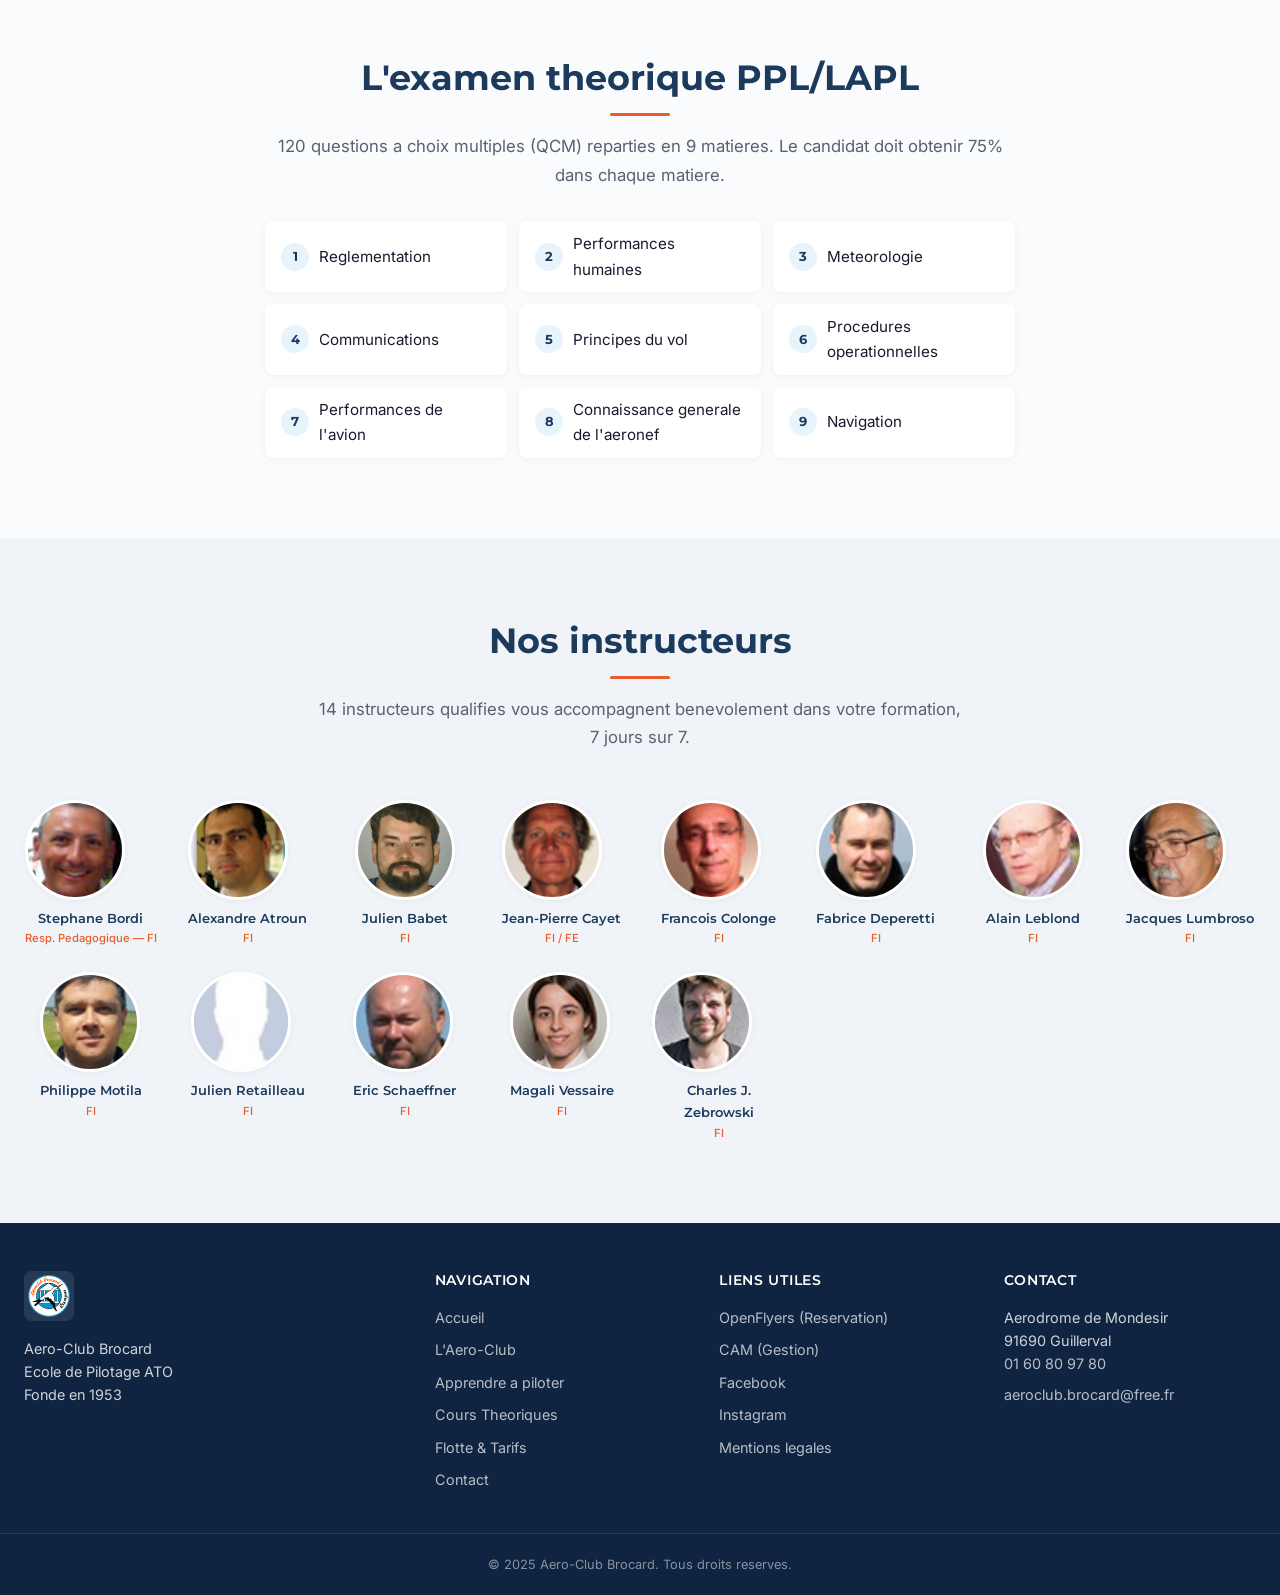
==== commit 8e7528d8: "Ajout du role (FI/FE) pour chaque instructeur Tous les instructeurs affichent maintenant leur qualif" ====
--- a/formation.html
+++ b/formation.html
@@ -172,15 +172,17 @@
                 <div class="instructor-item">
                     <img src="images/ins_sbo.jpg" alt="Stephane Bordi" class="instructor-photo">
                     <span class="instructor-name">Stephane Bordi</span>
-                    <span class="instructor-role">Resp. Pedagogique</span>
+                    <span class="instructor-role">Resp. Pedagogique &mdash; FI</span>
                 </div>
                 <div class="instructor-item">
                     <img src="images/ins_aat.png" alt="Alexandre Atroun" class="instructor-photo">
                     <span class="instructor-name">Alexandre Atroun</span>
+                    <span class="instructor-role">FI</span>
                 </div>
                 <div class="instructor-item">
                     <img src="images/ins_babet.jpg" alt="Julien Babet" class="instructor-photo">
                     <span class="instructor-name">Julien Babet</span>
+                    <span class="instructor-role">FI</span>
                 </div>
                 <div class="instructor-item">
                     <img src="images/ins_jpc.jpg" alt="Jean-Pierre Cayet" class="instructor-photo">
@@ -190,38 +192,47 @@
                 <div class="instructor-item">
                     <img src="images/ca_francc.jpg" alt="Francois Colonge" class="instructor-photo">
                     <span class="instructor-name">Francois Colonge</span>
+                    <span class="instructor-role">FI</span>
                 </div>
                 <div class="instructor-item">
                     <img src="images/ins_fdp.png" alt="Fabrice Deperetti" class="instructor-photo">
                     <span class="instructor-name">Fabrice Deperetti</span>
+                    <span class="instructor-role">FI</span>
                 </div>
                 <div class="instructor-item">
                     <img src="images/ca_alainl.jpg" alt="Alain Leblond" class="instructor-photo">
                     <span class="instructor-name">Alain Leblond</span>
+                    <span class="instructor-role">FI</span>
                 </div>
                 <div class="instructor-item">
                     <img src="images/ins_jlu.jpg" alt="Jacques Lumbroso" class="instructor-photo">
                     <span class="instructor-name">Jacques Lumbroso</span>
+                    <span class="instructor-role">FI</span>
                 </div>
                 <div class="instructor-item">
                     <img src="images/ins_pmotila.jpg" alt="Philippe Motila" class="instructor-photo">
                     <span class="instructor-name">Philippe Motila</span>
+                    <span class="instructor-role">FI</span>
                 </div>
                 <div class="instructor-item">
                     <img src="images/ins_ppl.png" alt="Julien Retailleau" class="instructor-photo">
                     <span class="instructor-name">Julien Retailleau</span>
+                    <span class="instructor-role">FI</span>
                 </div>
                 <div class="instructor-item">
                     <img src="images/ca_erics.jpg" alt="Eric Schaeffner" class="instructor-photo">
                     <span class="instructor-name">Eric Schaeffner</span>
+                    <span class="instructor-role">FI</span>
                 </div>
                 <div class="instructor-item">
                     <img src="images/ins_mvsr.jpg" alt="Magali Vessaire" class="instructor-photo">
                     <span class="instructor-name">Magali Vessaire</span>
+                    <span class="instructor-role">FI</span>
                 </div>
                 <div class="instructor-item">
                     <img src="images/ins_czeb.jpg" alt="Charles J. Zebrowski" class="instructor-photo">
                     <span class="instructor-name">Charles J. Zebrowski</span>
+                    <span class="instructor-role">FI</span>
                 </div>
             </div>
         </div>
